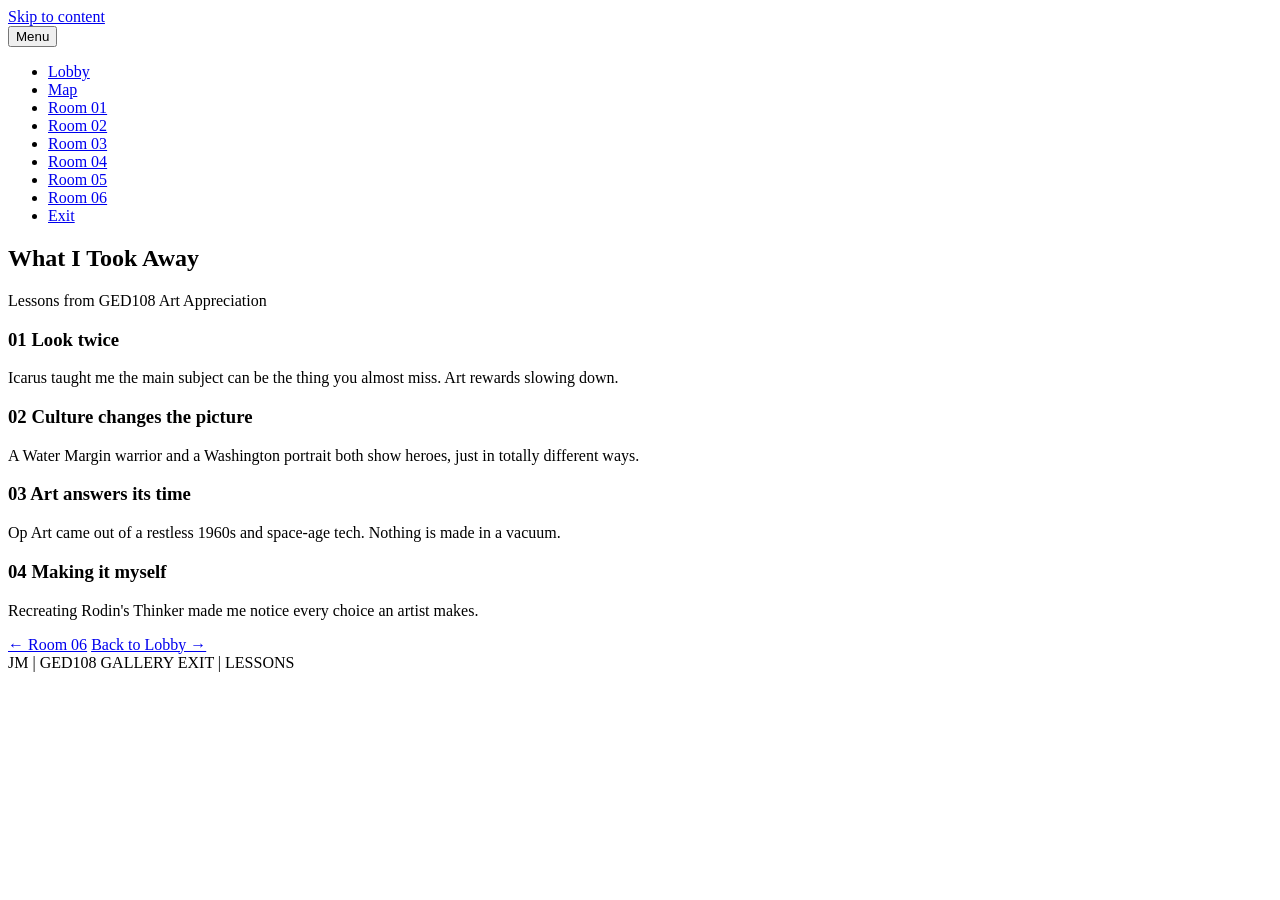
==== exit.html @ 7fe58fb7 "Add files via upload" ====
<!DOCTYPE html>
<html lang="en">
<head>
  <meta charset="UTF-8">
  <meta name="viewport" content="width=device-width, initial-scale=1.0">
  <title>What I Took Away | GED108 Digital Creative Portfolio</title>
  <meta name="description" content="GED108 Digital Creative Portfolio by Presbitero, John Mark P., Mapúa University Makati.">
  <link rel="preconnect" href="https://fonts.googleapis.com">
  <link rel="preconnect" href="https://fonts.gstatic.com" crossorigin>
  <link href="https://fonts.googleapis.com/css2?family=Lato:ital,wght@0,300;0,400;0,700;1,400&display=swap" rel="stylesheet">
  <link rel="stylesheet" href="css/style.css">
  <noscript><style>.reveal,.swing,.film-cell{opacity:1!important;transform:none!important}</style></noscript>
</head>
<body data-page="exit">
  <a class="skip-link" href="#main">Skip to content</a>

  <header class="site-nav" id="site-nav">
    <div class="nav-bar">
      <button class="nav-toggle" type="button" aria-expanded="false" aria-controls="gallery-nav" id="nav-toggle">
        <span class="nav-toggle-bars" aria-hidden="true"></span>
        <span class="nav-toggle-label">Menu</span>
      </button>
      <nav id="gallery-nav" aria-label="Gallery rooms">
        <ul class="nav-list">
          <li><a class="nav-link" href="index.html" data-room="lobby">Lobby</a></li>
          <li><a class="nav-link" href="map.html" data-room="map">Map</a></li>
          <li><a class="nav-link" href="room-01.html" data-room="room-01">Room 01</a></li>
          <li><a class="nav-link" href="room-02.html" data-room="room-02">Room 02</a></li>
          <li><a class="nav-link" href="room-03.html" data-room="room-03">Room 03</a></li>
          <li><a class="nav-link" href="room-04.html" data-room="room-04">Room 04</a></li>
          <li><a class="nav-link" href="room-05.html" data-room="room-05">Room 05</a></li>
          <li><a class="nav-link" href="room-06.html" data-room="room-06">Room 06</a></li>
          <li><a class="nav-link" href="exit.html" data-room="exit">Exit</a></li>
        </ul>
      </nav>
    </div>
  </header>

  <main id="main">
    <section class="room" id="exit" data-room="exit">
      <div class="room-accent" aria-hidden="true"></div>
      <div class="room-inner">
        <header class="room-heading reveal">
          <h2>What I Took Away</h2>
          <span class="gold-rule" aria-hidden="true"></span>
          <p class="subtitle italic">Lessons from GED108 Art Appreciation</p>
        </header>
        <div class="lessons-grid">
          <article class="lesson-card reveal" style="--d: 0">
            <h3><span>01</span> Look twice</h3>
            <p>Icarus taught me the main subject can be the thing you almost miss. Art rewards slowing down.</p>
          </article>
          <article class="lesson-card reveal" style="--d: 1">
            <h3><span>02</span> Culture changes the picture</h3>
            <p>A Water Margin warrior and a Washington portrait both show heroes, just in totally different ways.</p>
          </article>
          <article class="lesson-card reveal" style="--d: 2">
            <h3><span>03</span> Art answers its time</h3>
            <p>Op Art came out of a restless 1960s and space-age tech. Nothing is made in a vacuum.</p>
          </article>
          <article class="lesson-card reveal" style="--d: 3">
            <h3><span>04</span> Making it myself</h3>
            <p>Recreating Rodin's Thinker made me notice every choice an artist makes.</p>
          </article>
        </div>
      </div>
      <nav class="room-pager" aria-label="Previous and next room">
        <a class="pager-link pager-prev" href="room-06.html">&larr; Room 06</a>
        <a class="pager-link pager-next" href="index.html">Back to Lobby &rarr;</a>
      </nav>
      <footer class="room-footer">
        <span>JM | GED108 GALLERY</span>
        <span>EXIT | LESSONS</span>
      </footer>
    </section>
  </main>

  <script src="js/main.js"></script>
</body>
</html>
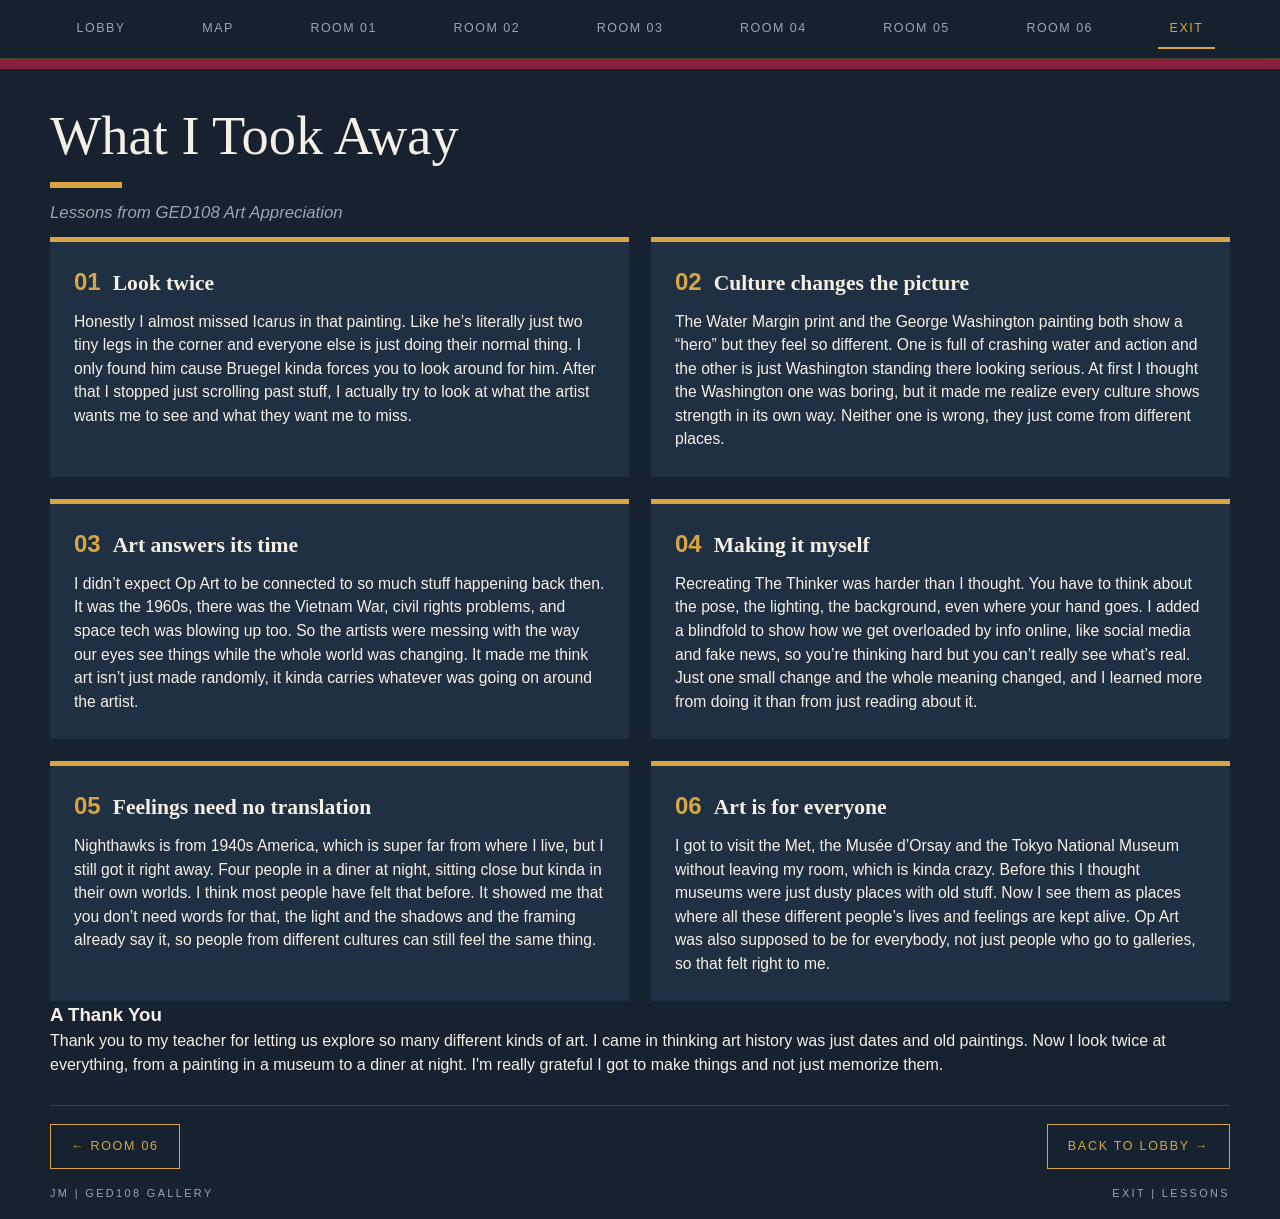
==== commit b50d8ed0: "Update exit.html" ====
--- a/exit.html
+++ b/exit.html
@@ -48,21 +48,33 @@
         <div class="lessons-grid">
           <article class="lesson-card reveal" style="--d: 0">
             <h3><span>01</span> Look twice</h3>
-            <p>Icarus taught me the main subject can be the thing you almost miss. Art rewards slowing down.</p>
+            <p>Honestly I almost missed Icarus in that painting. Like he’s literally just two tiny legs in the corner and everyone else is just doing their normal thing. I only found him cause Bruegel kinda forces you to look around for him. After that I stopped just scrolling past stuff, I actually try to look at what the artist wants me to see and what they want me to miss.</p>
           </article>
           <article class="lesson-card reveal" style="--d: 1">
             <h3><span>02</span> Culture changes the picture</h3>
-            <p>A Water Margin warrior and a Washington portrait both show heroes, just in totally different ways.</p>
+            <p>The Water Margin print and the George Washington painting both show a “hero” but they feel so different. One is full of crashing water and action and the other is just Washington standing there looking serious. At first I thought the Washington one was boring, but it made me realize every culture shows strength in its own way. Neither one is wrong, they just come from different places.</p>
           </article>
           <article class="lesson-card reveal" style="--d: 2">
             <h3><span>03</span> Art answers its time</h3>
-            <p>Op Art came out of a restless 1960s and space-age tech. Nothing is made in a vacuum.</p>
+            <p>I didn’t expect Op Art to be connected to so much stuff happening back then. It was the 1960s, there was the Vietnam War, civil rights problems, and space tech was blowing up too. So the artists were messing with the way our eyes see things while the whole world was changing. It made me think art isn’t just made randomly, it kinda carries whatever was going on around the artist.</p>
           </article>
           <article class="lesson-card reveal" style="--d: 3">
             <h3><span>04</span> Making it myself</h3>
-            <p>Recreating Rodin's Thinker made me notice every choice an artist makes.</p>
+            <p>Recreating The Thinker was harder than I thought. You have to think about the pose, the lighting, the background, even where your hand goes. I added a blindfold to show how we get overloaded by info online, like social media and fake news, so you’re thinking hard but you can’t really see what’s real. Just one small change and the whole meaning changed, and I learned more from doing it than from just reading about it.</p>
+          </article>
+          <article class="lesson-card reveal" style="--d: 4">
+            <h3><span>05</span> Feelings need no translation</h3>
+            <p>Nighthawks is from 1940s America, which is super far from where I live, but I still got it right away. Four people in a diner at night, sitting close but kinda in their own worlds. I think most people have felt that before. It showed me that you don’t need words for that, the light and the shadows and the framing already say it, so people from different cultures can still feel the same thing.</p>
+          </article>
+          <article class="lesson-card reveal" style="--d: 5">
+            <h3><span>06</span> Art is for everyone</h3>
+            <p>I got to visit the Met, the Musée d’Orsay and the Tokyo National Museum without leaving my room, which is kinda crazy. Before this I thought museums were just dusty places with old stuff. Now I see them as places where all these different people’s lives and feelings are kept alive. Op Art was also supposed to be for everybody, not just people who go to galleries, so that felt right to me.</p>
           </article>
         </div>
+        <aside class="thanks-panel reveal" style="--d: 6">
+          <h3>A Thank You</h3>
+          <p>Thank you to my teacher for letting us explore so many different kinds of art. I came in thinking art history was just dates and old paintings. Now I look twice at everything, from a painting in a museum to a diner at night. I'm really grateful I got to make things and not just memorize them.</p>
+        </aside>
       </div>
       <nav class="room-pager" aria-label="Previous and next room">
         <a class="pager-link pager-prev" href="room-06.html">&larr; Room 06</a>
--- a/css/style.css
+++ b/css/style.css
@@ -0,0 +1,1252 @@
+:root {
+  --wall: #16222f;
+  --panel: #1f3042;
+  --gold: #d9a441;
+  --burgundy: #8b1e3f;
+  --cream: #f6efe3;
+  --muted: #9aa5b1;
+  --ink: #1a1a1a;
+  --op-black: #111111;
+  --op-pink: #ff2d55;
+  --op-cyan: #00c2cb;
+  --map-01: #e8a9ad;
+  --map-02: #8b1e3f;
+  --map-03: #3d7394;
+  --map-04: #4e9b8c;
+  --map-05: #111111;
+  --map-06: #c07a3a;
+  --serif: Georgia, "Times New Roman", Times, serif;
+  --sans: "Lato", Calibri, "Segoe UI", sans-serif;
+  --nav-h: 58px;
+  --frame: #d9a441;
+  --max: 1180px;
+}
+
+*,
+*::before,
+*::after {
+  box-sizing: border-box;
+  margin: 0;
+  padding: 0;
+}
+
+html,
+body {
+  min-height: 100%;
+}
+
+body {
+  font-family: var(--sans);
+  background: var(--wall);
+  color: var(--cream);
+  line-height: 1.5;
+  overflow-x: hidden;
+}
+
+main {
+  min-height: calc(100vh - var(--nav-h));
+  min-height: calc(100dvh - var(--nav-h));
+}
+
+img {
+  max-width: 100%;
+  display: block;
+}
+
+[hidden] {
+  display: none !important;
+}
+
+a {
+  color: inherit;
+  text-decoration: none;
+}
+
+button {
+  font-family: inherit;
+}
+
+.skip-link {
+  position: absolute;
+  left: 12px;
+  top: -40px;
+  z-index: 1000;
+  background: var(--gold);
+  color: var(--wall);
+  padding: 8px 14px;
+  font-weight: 700;
+}
+
+.skip-link:focus {
+  top: 8px;
+}
+
+:focus-visible {
+  outline: 2px solid var(--gold);
+  outline-offset: 3px;
+}
+
+/* ---------- NAV ---------- */
+.site-nav {
+  position: sticky;
+  top: 0;
+  z-index: 100;
+  background: rgba(22, 34, 47, 0.94);
+  backdrop-filter: blur(10px);
+  border-bottom: 1px solid rgba(217, 164, 65, 0.28);
+}
+
+.nav-bar {
+  max-width: 1280px;
+  margin: 0 auto;
+  min-height: var(--nav-h);
+  display: flex;
+  align-items: center;
+  padding: 0 16px;
+}
+
+.nav-toggle {
+  display: none;
+  align-items: center;
+  gap: 10px;
+  background: transparent;
+  border: 1px solid rgba(217, 164, 65, 0.45);
+  color: var(--cream);
+  padding: 8px 12px;
+  cursor: pointer;
+  letter-spacing: 0.12em;
+  text-transform: uppercase;
+  font-size: 0.72rem;
+}
+
+.nav-toggle-bars {
+  width: 16px;
+  height: 10px;
+  border-top: 2px solid var(--gold);
+  border-bottom: 2px solid var(--gold);
+  background: var(--gold);
+  background-clip: content-box;
+  padding: 4px 0 0;
+}
+
+#gallery-nav {
+  flex: 1;
+}
+
+.nav-list {
+  list-style: none;
+  display: flex;
+  flex-wrap: wrap;
+  gap: 2px 4px;
+  width: 100%;
+  justify-content: space-evenly;
+}
+
+.nav-link {
+  display: block;
+  padding: 10px 12px;
+  font-size: 0.78rem;
+  letter-spacing: 0.12em;
+  text-transform: uppercase;
+  color: var(--muted);
+  border: 0;
+  border-bottom: 2px solid transparent;
+  background: transparent;
+  cursor: pointer;
+  transition: color 0.25s ease, border-color 0.25s ease, background 0.25s ease;
+  white-space: nowrap;
+}
+
+.nav-link:hover {
+  color: var(--cream);
+}
+
+.nav-link.is-active {
+  color: var(--gold);
+  border-bottom-color: var(--gold);
+}
+
+/* ---------- ROOMS ---------- */
+.room {
+  position: relative;
+  min-height: calc(100vh - var(--nav-h));
+  min-height: calc(100dvh - var(--nav-h));
+  display: flex;
+  flex-direction: column;
+  background: var(--wall);
+  animation: page-in 0.5s ease both;
+  overflow: hidden;
+}
+
+.room-accent {
+  height: 10px;
+  background: var(--burgundy);
+  flex-shrink: 0;
+}
+
+.room-accent--op {
+  background: var(--op-pink);
+}
+
+.room-inner {
+  flex: 1;
+  width: min(100% - 48px, var(--max));
+  margin: 0 auto;
+  padding: 36px 0 28px;
+  display: flex;
+  flex-direction: column;
+}
+
+.room-footer {
+  display: flex;
+  justify-content: space-between;
+  align-items: center;
+  width: min(100% - 48px, var(--max));
+  margin: 0 auto;
+  padding: 10px 0 18px;
+  font-size: 0.68rem;
+  letter-spacing: 0.22em;
+  text-transform: uppercase;
+  color: var(--muted);
+}
+
+.room-heading h2,
+.display-title,
+.op-title {
+  font-family: var(--serif);
+  font-weight: 400;
+  color: var(--cream);
+}
+
+.room-heading h2 {
+  font-size: clamp(2rem, 4.4vw, 3.4rem);
+  line-height: 1.15;
+}
+
+.gold-rule {
+  display: block;
+  width: 72px;
+  height: 6px;
+  background: var(--gold);
+  margin: 14px 0 12px;
+}
+
+.subtitle {
+  color: var(--muted);
+  font-size: 1.05rem;
+}
+
+.italic {
+  font-style: italic;
+}
+
+.kicker {
+  letter-spacing: 0.32em;
+  font-size: 0.78rem;
+  font-weight: 700;
+}
+
+.gold-kicker {
+  color: var(--gold);
+  margin-bottom: 18px;
+}
+
+/* ---------- FRAMES ---------- */
+.gold-frame {
+  background: var(--gold);
+  padding: 7px;
+  box-shadow:
+    0 10px 28px rgba(0, 0, 0, 0.35),
+    inset 0 0 0 2px #b8862c,
+    inset 0 0 0 5px var(--wall),
+    inset 0 0 0 7px var(--gold);
+}
+
+.gold-frame--fill {
+  height: 100%;
+  display: flex;
+}
+
+.gold-frame--fill .hang-canvas {
+  flex: 1;
+  width: 100%;
+}
+
+.artwork-frame {
+  overflow: hidden;
+}
+
+.artwork-frame img {
+  width: 100%;
+  height: auto;
+  object-fit: cover;
+}
+
+.plaque {
+  background: var(--cream);
+  color: var(--ink);
+  padding: 16px 20px;
+  border: 1px solid rgba(217, 164, 65, 0.55);
+  margin-top: 0;
+}
+
+.plaque-name {
+  font-family: var(--serif);
+  font-size: 1.15rem;
+  font-weight: 700;
+  margin-bottom: 4px;
+}
+
+.plaque-meta {
+  color: #5c6570;
+  font-size: 0.88rem;
+  line-height: 1.4;
+}
+
+/* ---------- LOBBY ---------- */
+.lobby-grid {
+  display: grid;
+  grid-template-columns: 1.05fr 0.95fr;
+  gap: 32px;
+  align-items: center;
+}
+
+.display-title {
+  font-size: clamp(2.4rem, 5.6vw, 4.4rem);
+  line-height: 1.05;
+  letter-spacing: 0.01em;
+  margin-bottom: 18px;
+}
+
+.lobby-copy .subtitle {
+  font-size: 1.2rem;
+  margin-bottom: 42px;
+}
+
+.lobby-plaque {
+  max-width: 420px;
+  border: 2px solid var(--gold);
+}
+
+.hang-cluster {
+  position: relative;
+  min-height: 420px;
+}
+
+.hang-item {
+  position: absolute;
+  transform-origin: top center;
+}
+
+.wire {
+  position: absolute;
+  left: 50%;
+  bottom: 100%;
+  width: 1px;
+  height: 72px;
+  background: rgba(154, 165, 177, 0.7);
+}
+
+.wire--long {
+  height: 88px;
+}
+
+.hang-pink {
+  width: 42%;
+  top: 28px;
+  left: 8%;
+  aspect-ratio: 4 / 5;
+}
+
+.hang-op {
+  width: 28%;
+  top: 48px;
+  right: 8%;
+  aspect-ratio: 1;
+}
+
+.hang-year {
+  width: 48%;
+  top: 58%;
+  right: 4%;
+  height: 118px;
+}
+
+.hang-canvas {
+  display: flex;
+  align-items: center;
+  justify-content: center;
+  width: 100%;
+  height: 100%;
+}
+
+.hang-canvas--pink {
+  background: linear-gradient(#e8b0b4, #e29aa0);
+  min-height: 220px;
+  height: 100%;
+}
+
+.hang-letter {
+  font-family: var(--serif);
+  font-size: 5.4rem;
+  color: #2a3340;
+}
+
+.hang-canvas--op {
+  background: #111;
+  height: 100%;
+  min-height: 140px;
+}
+
+.mini-target {
+  width: 78%;
+  aspect-ratio: 1;
+  border-radius: 50%;
+  background: var(--op-cyan);
+  box-shadow:
+    0 0 0 10px #111,
+    0 0 0 18px var(--op-pink),
+    0 0 0 28px #fff,
+    0 0 0 36px var(--op-pink),
+    0 0 0 46px #fff;
+}
+
+.hang-canvas--year {
+  background: var(--burgundy);
+  height: 118px;
+}
+
+.hang-year-text {
+  font-family: var(--serif);
+  letter-spacing: 0.42em;
+  color: var(--gold);
+  font-size: 1.35rem;
+  padding-left: 0.42em;
+}
+
+/* ---------- MAP ---------- */
+.map-grid {
+  display: grid;
+  grid-template-columns: repeat(3, 1fr);
+  gap: 28px 32px;
+  margin-top: 18px;
+}
+
+.map-cell h3 {
+  font-family: var(--serif);
+  font-size: 1.2rem;
+  margin: 12px 0 2px;
+}
+
+.map-cell p {
+  color: var(--muted);
+  font-size: 0.92rem;
+}
+
+.map-frame {
+  width: 100%;
+  height: 118px;
+  display: flex;
+  align-items: center;
+  justify-content: center;
+}
+
+.map-frame span {
+  font-family: var(--serif);
+  font-size: 3.1rem;
+  color: var(--cream);
+}
+
+.map-frame--01 {
+  background: var(--map-01);
+}
+.map-frame--01 span {
+  color: #1a1a1a;
+}
+.map-frame--02 {
+  background: var(--map-02);
+}
+.map-frame--03 {
+  background: var(--map-03);
+}
+.map-frame--04 {
+  background: var(--map-04);
+}
+.map-frame--05 {
+  background: var(--map-05);
+}
+.map-frame--06 {
+  background: var(--map-06);
+}
+
+.map-cell:hover .gold-frame,
+.map-cell:focus-visible .gold-frame {
+  transform: translateY(-6px);
+  box-shadow: 0 16px 32px rgba(0, 0, 0, 0.4);
+}
+
+.map-cell .gold-frame {
+  transition: transform 0.35s ease, box-shadow 0.35s ease;
+}
+
+/* ---------- SHARED SPLIT ---------- */
+.split-layout {
+  display: grid;
+  grid-template-columns: 0.92fr 1.08fr;
+  gap: 36px;
+  align-items: start;
+  margin-top: 8px;
+}
+
+.artwork-block {
+  display: flex;
+  flex-direction: column;
+}
+
+.info-panel {
+  background: var(--panel);
+  border-left: 5px solid var(--gold);
+  padding: 16px 20px 18px;
+  margin-bottom: 14px;
+}
+
+.info-panel h3 {
+  color: var(--gold);
+  font-size: 0.78rem;
+  letter-spacing: 0.22em;
+  font-weight: 700;
+  margin-bottom: 8px;
+}
+
+.info-panel p {
+  font-size: 0.98rem;
+  color: var(--cream);
+}
+
+.pill-row {
+  list-style: none;
+  display: flex;
+  flex-wrap: wrap;
+  gap: 12px;
+  margin-top: 8px;
+}
+
+.pill-row li {
+  background: var(--burgundy);
+  color: var(--cream);
+  padding: 10px 28px;
+  border-radius: 999px;
+  font-weight: 700;
+  min-width: 92px;
+  text-align: center;
+  box-shadow: 0 6px 16px rgba(0, 0, 0, 0.2);
+  transition: transform 0.25s ease, box-shadow 0.25s ease;
+}
+
+.pill-row li:hover {
+  transform: translateY(-3px);
+  box-shadow: 0 10px 20px rgba(0, 0, 0, 0.3);
+}
+
+.icarus-frame {
+  transition: box-shadow 0.4s ease;
+}
+
+.icarus-frame:hover {
+  box-shadow:
+    0 0 0 1px var(--gold),
+    0 0 28px rgba(217, 164, 65, 0.55),
+    0 10px 28px rgba(0, 0, 0, 0.35);
+}
+
+.ken-burns {
+  overflow: hidden;
+}
+
+.ken-burns img {
+  width: 100%;
+  transform-origin: 55% 45%;
+  animation: kenburns 18s ease-in-out infinite alternate;
+}
+
+@keyframes kenburns {
+  from {
+    transform: scale(1);
+  }
+  to {
+    transform: scale(1.12);
+  }
+}
+
+/* ---------- FILM STRIP ---------- */
+.film-wrap {
+  margin-top: 18px;
+  overflow-x: auto;
+  padding-bottom: 8px;
+}
+
+.film-stage {
+  min-width: 860px;
+}
+
+.film-strip {
+  display: grid;
+  grid-template-columns: repeat(5, 1fr);
+  gap: 10px;
+  background: #0d0d0d;
+  padding: 22px 12px 18px;
+  position: relative;
+}
+
+.film-captions {
+  list-style: none;
+  display: grid;
+  grid-template-columns: repeat(5, 1fr);
+  gap: 10px;
+  padding: 14px 12px 0;
+}
+
+.film-strip::before,
+.film-strip::after {
+  content: "";
+  position: absolute;
+  left: 8px;
+  right: 8px;
+  height: 10px;
+  background-image: radial-gradient(#d6d6d6 45%, transparent 48%);
+  background-size: 18px 10px;
+  background-repeat: repeat-x;
+}
+
+.film-strip::before {
+  top: 6px;
+}
+
+.film-strip::after {
+  bottom: 6px;
+}
+
+.film-cell {
+  margin: 0;
+}
+
+.film-photo {
+  overflow: hidden;
+  aspect-ratio: 4 / 3;
+  background: #222;
+}
+
+.film-photo img {
+  width: 100%;
+  height: 100%;
+  object-fit: cover;
+  transition: transform 0.45s ease;
+}
+
+.film-cell:hover .film-photo img {
+  transform: scale(1.08);
+}
+
+.film-captions li {
+  color: var(--cream);
+  text-align: center;
+  padding: 4px 6px 0;
+}
+
+.film-num {
+  display: block;
+  font-weight: 700;
+  margin-bottom: 6px;
+}
+
+.film-captions p {
+  font-size: 0.86rem;
+  line-height: 1.35;
+}
+
+.film-tagline {
+  font-family: var(--serif);
+  font-style: italic;
+  color: var(--gold);
+  text-align: center;
+  font-size: clamp(1.3rem, 2.4vw, 1.85rem);
+  margin-top: 36px;
+}
+
+.room.in-view .film-cell {
+  animation: film-slide 0.75s ease both;
+  animation-delay: calc(var(--d, 0) * 0.14s);
+}
+
+@keyframes film-slide {
+  from {
+    opacity: 0;
+    transform: translateX(36px);
+  }
+  to {
+    opacity: 1;
+    transform: translateX(0);
+  }
+}
+
+/* ---------- TICKETS ---------- */
+.ticket-row {
+  display: grid;
+  grid-template-columns: repeat(3, 1fr);
+  gap: 22px;
+  margin-top: 10px;
+}
+
+.ticket {
+  position: relative;
+  background: var(--cream);
+  color: var(--ink);
+  overflow: hidden;
+  transition: transform 0.35s ease, box-shadow 0.35s ease;
+}
+
+.ticket::before,
+.ticket::after {
+  content: "";
+  position: absolute;
+  left: -14px;
+  width: 28px;
+  height: 28px;
+  background: var(--wall);
+  border-radius: 50%;
+  z-index: 2;
+}
+
+.ticket::before {
+  top: 34%;
+}
+
+.ticket::after {
+  top: 52%;
+}
+
+.ticket-header {
+  background: var(--burgundy);
+  color: var(--cream);
+  padding: 18px 22px 16px 36px;
+}
+
+.ticket-header h3 {
+  font-size: 0.95rem;
+  letter-spacing: 0.12em;
+  font-weight: 700;
+}
+
+.ticket-header p {
+  font-size: 0.9rem;
+  opacity: 0.9;
+}
+
+.ticket-body {
+  padding: 18px 22px 16px 36px;
+  min-height: 210px;
+  display: flex;
+  flex-direction: column;
+}
+
+.ticket-kicker {
+  color: var(--burgundy);
+  letter-spacing: 0.22em;
+  font-size: 0.72rem;
+  font-weight: 700;
+  margin-bottom: 10px;
+}
+
+.ticket-body ul {
+  list-style: disc;
+  padding-left: 18px;
+  flex: 1;
+}
+
+.ticket-body li {
+  margin-bottom: 8px;
+  font-size: 0.95rem;
+}
+
+.ticket-foot {
+  color: var(--muted);
+  font-style: italic;
+  font-size: 0.85rem;
+  margin-top: 16px;
+}
+
+.ticket:hover {
+  transform: translateY(-10px) rotate(-1.4deg);
+  box-shadow: 0 18px 36px rgba(0, 0, 0, 0.38);
+}
+
+.museum-quote {
+  background: var(--panel);
+  margin-top: 22px;
+  padding: 18px 24px;
+  text-align: center;
+  font-family: var(--serif);
+  font-style: italic;
+  color: var(--gold);
+  font-size: clamp(1rem, 1.8vw, 1.25rem);
+}
+
+/* ---------- OP ART ---------- */
+.room-op {
+  background: var(--op-black);
+}
+
+.op-grid {
+  display: grid;
+  grid-template-columns: 1.05fr 0.95fr;
+  gap: 24px;
+  align-items: center;
+}
+
+.op-kicker {
+  color: var(--op-cyan);
+  margin-bottom: 10px;
+}
+
+.op-title {
+  font-size: clamp(3.4rem, 8vw, 6.2rem);
+  letter-spacing: 0.04em;
+  line-height: 0.95;
+  margin-bottom: 10px;
+}
+
+.op-timeline {
+  margin-top: 28px;
+}
+
+.op-timeline > div {
+  display: grid;
+  grid-template-columns: 120px 1fr;
+  gap: 18px;
+  align-items: baseline;
+  margin-bottom: 18px;
+}
+
+.op-timeline dt {
+  color: var(--op-pink);
+  font-weight: 700;
+  font-size: 1.2rem;
+}
+
+.op-timeline dd {
+  color: var(--cream);
+}
+
+.op-artists {
+  margin-top: 22px;
+  color: var(--muted);
+  font-style: italic;
+}
+
+.op-art-wrap {
+  display: flex;
+  justify-content: center;
+}
+
+.op-target {
+  position: relative;
+  width: min(42vw, 360px);
+  aspect-ratio: 1;
+  border-radius: 50%;
+  animation: op-spin 18s linear infinite;
+}
+
+.op-ring,
+.op-core {
+  position: absolute;
+  inset: 0;
+  margin: auto;
+  border-radius: 50%;
+}
+
+.op-ring--1 {
+  background: #fff;
+}
+.op-ring--2 {
+  inset: 8.5%;
+  background: var(--op-pink);
+}
+.op-ring--3 {
+  inset: 22%;
+  background: #fff;
+}
+.op-ring--4 {
+  inset: 35.5%;
+  background: var(--op-pink);
+}
+.op-ring--5 {
+  inset: 49%;
+  background: #111;
+}
+.op-core {
+  inset: 62.5%;
+  background: var(--op-cyan);
+  animation: op-pulse 2.8s ease-in-out infinite;
+}
+
+@keyframes op-spin {
+  from {
+    transform: rotate(0deg);
+  }
+  to {
+    transform: rotate(360deg);
+  }
+}
+
+@keyframes op-pulse {
+  0%,
+  100% {
+    transform: scale(1);
+  }
+  50% {
+    transform: scale(1.12);
+  }
+}
+
+/* ---------- APPROPRIATION ---------- */
+.versus-row {
+  display: grid;
+  grid-template-columns: 1fr auto 1fr;
+  gap: 18px;
+  align-items: center;
+  margin-top: 28px;
+}
+
+.versus-col {
+  display: flex;
+  flex-direction: column;
+}
+
+.hang-item.hang-versus {
+  position: relative;
+  width: 100%;
+  top: auto;
+  left: auto;
+  right: auto;
+  padding-top: 20px;
+}
+
+.hang-versus .wire {
+  left: 50%;
+}
+
+.versus-col .artwork-frame img,
+.placeholder {
+  width: 100%;
+  height: 360px;
+  object-fit: contain;
+  background: #1c1c1c;
+}
+
+.placeholder {
+  display: flex;
+  align-items: center;
+  justify-content: center;
+  background: #2a2a2a;
+  color: #8d97a3;
+  font-style: italic;
+  font-size: 1.35rem;
+}
+
+.versus-badge {
+  width: 74px;
+  height: 74px;
+  border-radius: 50%;
+  background: var(--gold);
+  color: var(--wall);
+  display: flex;
+  align-items: center;
+  justify-content: center;
+  font-weight: 700;
+  letter-spacing: 0.08em;
+  font-size: 1.05rem;
+  box-shadow: 0 8px 20px rgba(0, 0, 0, 0.3);
+  z-index: 2;
+}
+
+/* ---------- LESSONS ---------- */
+.lessons-grid {
+  display: grid;
+  grid-template-columns: 1fr 1fr;
+  gap: 22px;
+  margin-top: 12px;
+}
+
+.lesson-card {
+  background: var(--panel);
+  border-top: 5px solid var(--gold);
+  padding: 22px 24px 26px;
+  transition: transform 0.3s ease, box-shadow 0.3s ease;
+}
+
+.lesson-card:hover {
+  transform: translateY(-6px);
+  box-shadow: 0 16px 28px rgba(0, 0, 0, 0.32);
+}
+
+.lesson-card h3 {
+  font-family: var(--serif);
+  font-size: 1.35rem;
+  margin-bottom: 10px;
+  display: flex;
+  gap: 12px;
+  align-items: baseline;
+}
+
+.lesson-card h3 span {
+  color: var(--gold);
+  font-family: var(--sans);
+  font-weight: 700;
+  font-size: 1.5rem;
+}
+
+.lesson-card p {
+  color: var(--cream);
+  font-size: 0.98rem;
+}
+
+/* ---------- ANIMATIONS ---------- */
+.reveal {
+  opacity: 0;
+  transform: translateY(22px);
+}
+
+.room.in-view .reveal {
+  animation: rise 0.7s ease forwards;
+  animation-delay: calc(var(--d, 0) * 0.12s);
+}
+
+@keyframes rise {
+  to {
+    opacity: 1;
+    transform: translateY(0);
+  }
+}
+
+.swing {
+  opacity: 0;
+}
+
+.room.in-view .swing {
+  animation: swing-in 1.05s cubic-bezier(0.22, 0.9, 0.32, 1.15) forwards;
+}
+
+.room.in-view .hang-op.swing {
+  animation-delay: 0.12s;
+}
+
+.room.in-view .hang-year.swing {
+  animation-delay: 0.22s;
+}
+
+@keyframes swing-in {
+  0% {
+    opacity: 0;
+    transform: rotate(-10deg) translateY(-28px);
+  }
+  60% {
+    opacity: 1;
+    transform: rotate(3deg) translateY(0);
+  }
+  100% {
+    opacity: 1;
+    transform: rotate(0deg) translateY(0);
+  }
+}
+
+.room-pager {
+  display: flex;
+  justify-content: space-between;
+  gap: 16px;
+  width: min(100% - 48px, var(--max));
+  margin: 0 auto;
+  padding: 18px 0 6px;
+  border-top: 1px solid rgba(217, 164, 65, 0.25);
+}
+
+.pager-link {
+  display: inline-block;
+  padding: 12px 20px;
+  border: 1px solid var(--gold);
+  color: var(--gold);
+  font-size: 0.78rem;
+  letter-spacing: 0.14em;
+  text-transform: uppercase;
+  transition: background 0.25s ease, color 0.25s ease, transform 0.25s ease;
+}
+
+.pager-link:hover,
+.pager-link:focus-visible {
+  background: var(--gold);
+  color: var(--wall);
+  transform: translateY(-2px);
+}
+
+.pager-next {
+  margin-left: auto;
+}
+
+@keyframes page-in {
+  from {
+    opacity: 0;
+  }
+  to {
+    opacity: 1;
+  }
+}
+
+/* ---------- RESPONSIVE ---------- */
+@media (max-width: 980px) {
+  .lobby-grid,
+  .split-layout,
+  .op-grid {
+    grid-template-columns: 1fr;
+  }
+
+  .hang-cluster {
+    min-height: 340px;
+    order: -1;
+  }
+
+  .map-grid,
+  .ticket-row,
+  .lessons-grid {
+    grid-template-columns: 1fr 1fr;
+  }
+
+  .versus-row {
+    grid-template-columns: 1fr;
+    justify-items: center;
+  }
+
+  .versus-badge {
+    margin: 8px 0;
+  }
+
+  .versus-col .artwork-frame img,
+  .placeholder {
+    height: 300px;
+  }
+}
+
+@media (max-width: 720px) {
+  .nav-toggle {
+    display: inline-flex;
+  }
+
+  #gallery-nav {
+    display: none;
+    position: absolute;
+    top: var(--nav-h);
+    left: 0;
+    right: 0;
+    background: #13202c;
+    border-bottom: 1px solid rgba(217, 164, 65, 0.28);
+    padding: 8px 12px 14px;
+  }
+
+  .nav-open #gallery-nav {
+    display: block;
+  }
+
+  .nav-list {
+    flex-direction: column;
+    gap: 2px;
+  }
+
+  .nav-link {
+    padding: 12px 10px;
+  }
+
+  .room-inner {
+    width: min(100% - 28px, var(--max));
+    padding-top: 24px;
+  }
+
+  .room-pager {
+    width: min(100% - 28px, var(--max));
+    flex-direction: column;
+  }
+
+  .pager-link {
+    text-align: center;
+  }
+
+  .pager-next {
+    margin-left: 0;
+  }
+
+  .room-footer {
+    width: min(100% - 28px, var(--max));
+    gap: 8px;
+    font-size: 0.58rem;
+  }
+
+  .map-grid,
+  .ticket-row,
+  .lessons-grid {
+    grid-template-columns: 1fr;
+  }
+
+  .op-timeline > div {
+    grid-template-columns: 1fr;
+    gap: 4px;
+  }
+
+  .hang-year {
+    height: 90px;
+  }
+
+  .hang-canvas--year {
+    height: 90px;
+  }
+
+  .ticket::before,
+  .ticket::after {
+    display: none;
+  }
+
+  .ticket-header,
+  .ticket-body {
+    padding-left: 20px;
+  }
+}
+
+@media (min-width: 721px) and (max-width: 900px) {
+  .nav-list {
+    justify-content: center;
+  }
+
+  .nav-link {
+    padding: 8px 10px;
+  }
+}
+
+@media (prefers-reduced-motion: reduce) {
+  html {
+    scroll-behavior: auto;
+  }
+
+  *,
+  *::before,
+  *::after {
+    animation: none !important;
+    transition: none !important;
+  }
+
+  .reveal,
+  .swing,
+  .film-cell {
+    opacity: 1 !important;
+    transform: none !important;
+  }
+
+  .ken-burns img {
+    transform: none !important;
+  }
+}
